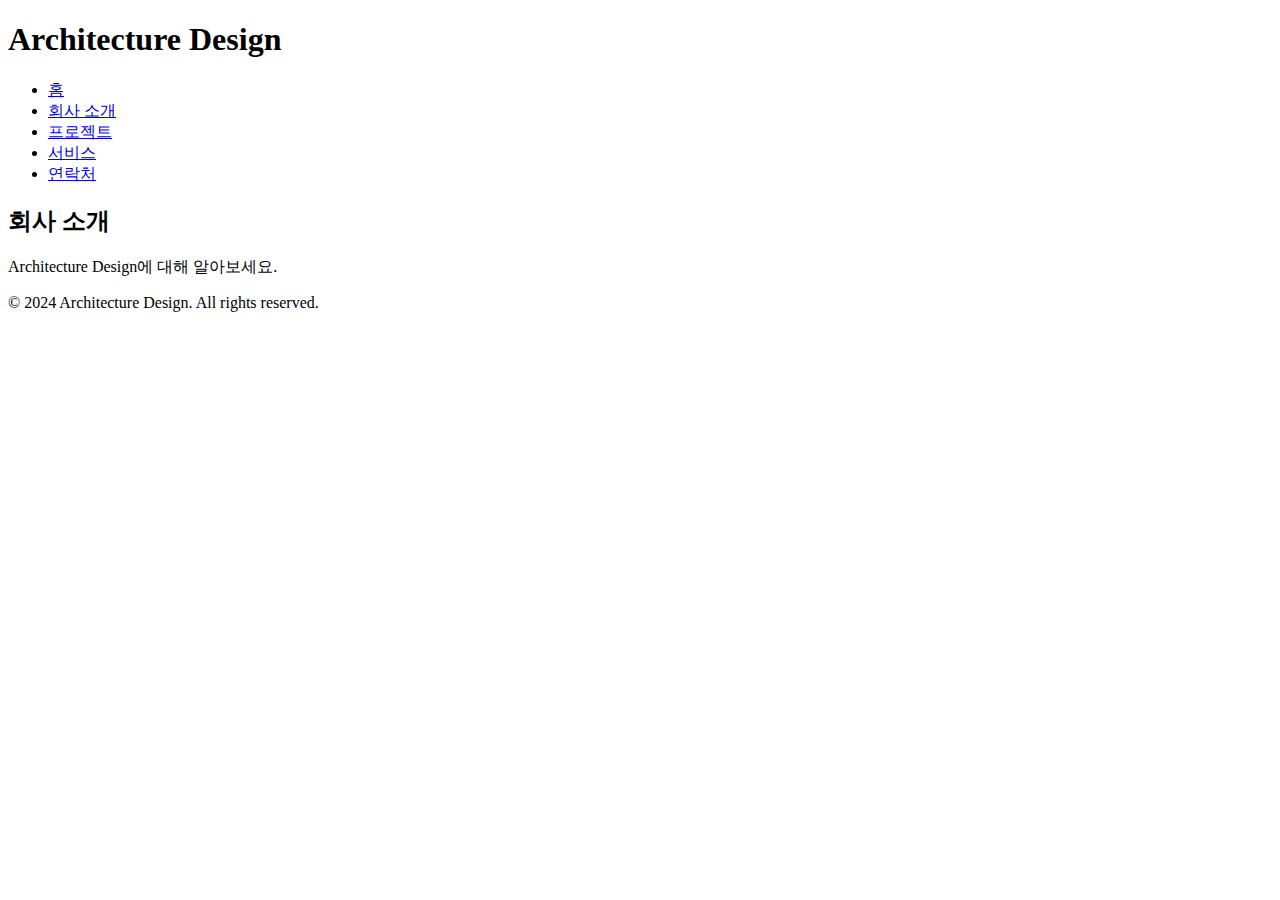
==== about/about.html @ 1dd3f583 "feat: 홈페이지 기본 구조 작성" ====
<!DOCTYPE html>
<html lang="ko">
<head>
  <meta charset="UTF-8">
  <meta name="viewport" content="width=device-width, initial-scale=1.0">
  <title>Architecture Design - 회사 소개</title>
  <link rel="stylesheet" href="../common/css/style.css">
  <link rel="stylesheet" href="about.css">
</head>
<body>
  <header>
    <h1>Architecture Design</h1>
    <nav>
      <ul>
        <li><a href="../index.html">홈</a></li>
        <li><a href="about.html" class="active">회사 소개</a></li>
        <li><a href="../projects/projects.html">프로젝트</a></li>
        <li><a href="../services/services.html">서비스</a></li>
        <li><a href="../contact/contact.html">연락처</a></li>
      </ul>
    </nav>
  </header>

  <main>
    <h2>회사 소개</h2>
    <p>Architecture Design에 대해 알아보세요.</p>
  </main>

  <footer>
    <p>&copy; 2024 Architecture Design. All rights reserved.</p>
  </footer>

  <script src="../common/js/main.js"></script>
  <script src="about.js"></script>
</body>
</html>
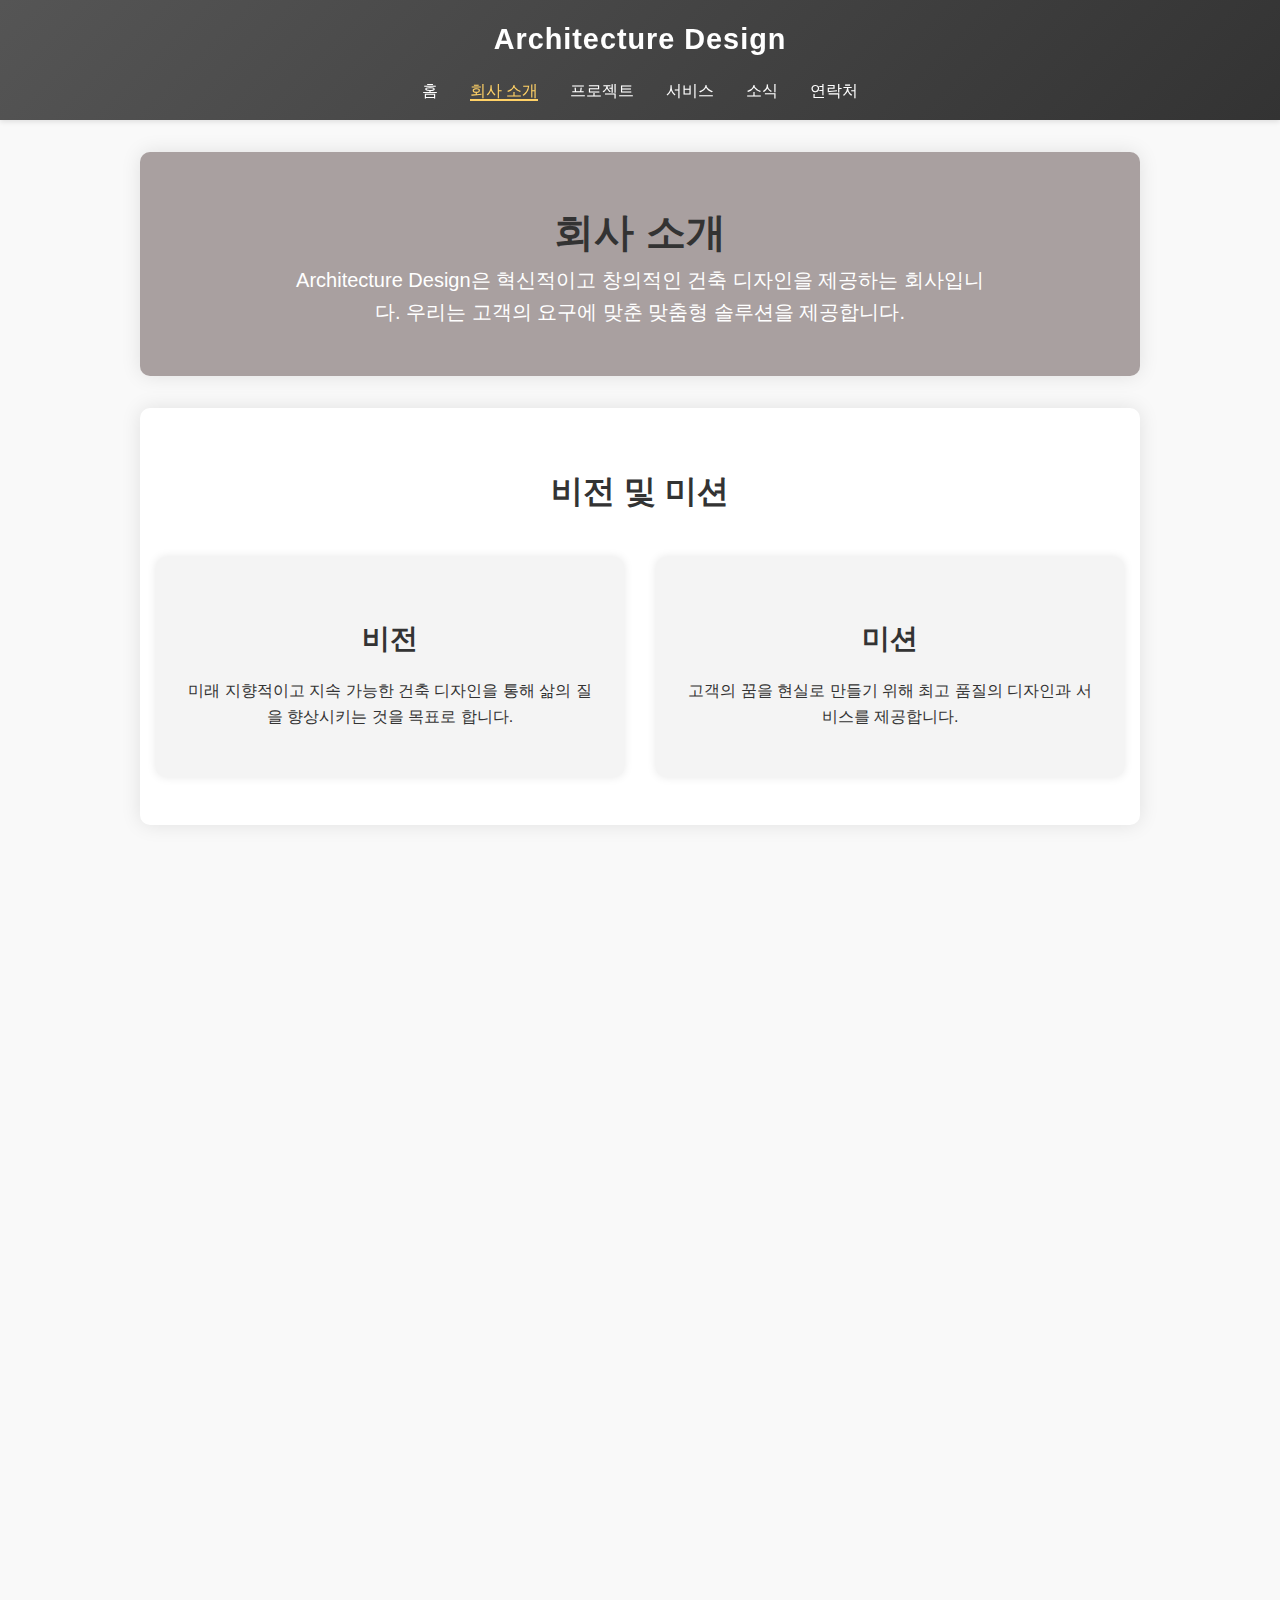
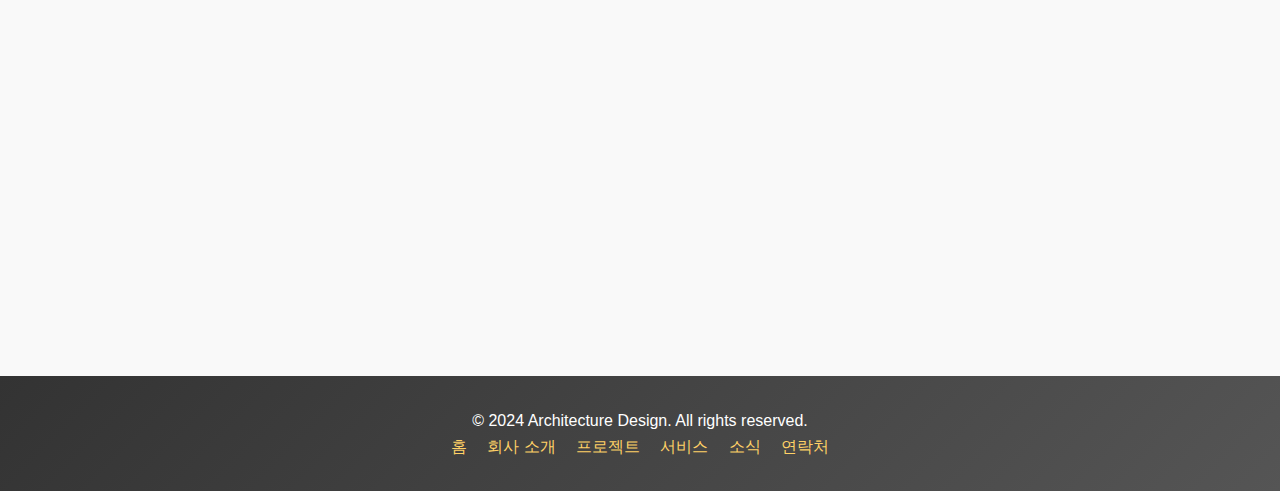
==== commit 178fc0ec: "feat: 회사 소개 페이지 디자인 개선" ====
--- a/about/about.html
+++ b/about/about.html
@@ -9,25 +9,93 @@
 </head>
 <body>
   <header>
-    <h1>Architecture Design</h1>
-    <nav>
-      <ul>
-        <li><a href="../index.html">홈</a></li>
-        <li><a href="about.html" class="active">회사 소개</a></li>
-        <li><a href="../projects/projects.html">프로젝트</a></li>
-        <li><a href="../services/services.html">서비스</a></li>
-        <li><a href="../contact/contact.html">연락처</a></li>
-      </ul>
-    </nav>
+    <div class="container">
+      <h1>Architecture Design</h1>
+      <nav>
+        <ul>
+          <li><a href="../index.html">홈</a></li>
+          <li><a href="about.html" class="active">회사 소개</a></li>
+          <li><a href="../projects/projects.html">프로젝트</a></li>
+          <li><a href="../services/services.html">서비스</a></li>
+          <li><a href="../news/news.html">소식</a></li>
+          <li><a href="../contact/contact.html">연락처</a></li>
+        </ul>
+      </nav>
+    </div>
   </header>
 
   <main>
-    <h2>회사 소개</h2>
-    <p>Architecture Design에 대해 알아보세요.</p>
+    <section class="intro">
+      <div class="container">
+        <h2>회사 소개</h2>
+        <p>Architecture Design은 혁신적이고 창의적인 건축 디자인을 제공하는 회사입니다. 우리는 고객의 요구에 맞춘 맞춤형 솔루션을 제공합니다.</p>
+      </div>
+    </section>
+
+    <section class="vision-mission">
+      <div class="container">
+        <h2>비전 및 미션</h2>
+        <div class="content">
+          <div class="vision">
+            <h3>비전</h3>
+            <p>미래 지향적이고 지속 가능한 건축 디자인을 통해 삶의 질을 향상시키는 것을 목표로 합니다.</p>
+          </div>
+          <div class="mission">
+            <h3>미션</h3>
+            <p>고객의 꿈을 현실로 만들기 위해 최고 품질의 디자인과 서비스를 제공합니다.</p>
+          </div>
+        </div>
+      </div>
+    </section>
+
+    <section class="history">
+      <div class="container">
+        <h2>연혁</h2>
+        <ul>
+          <li>2020: Architecture Design 설립</li>
+          <li>2021: 첫 번째 상업 프로젝트 완료</li>
+          <li>2022: 주요 건축 디자인 상 수상</li>
+          <li>2023: 국제 건축 디자인 프로젝트 착수</li>
+        </ul>
+      </div>
+    </section>
+
+    <section class="team">
+      <div class="container">
+        <h2>팀 소개</h2>
+        <div class="team-members">
+          <div class="team-member">
+            <img src="../common/img/team1.webp" alt="팀 멤버 1">
+            <h3>김철수</h3>
+            <p>대표 건축가</p>
+          </div>
+          <div class="team-member">
+            <img src="../common/img/team2.webp" alt="팀 멤버 2">
+            <h3>이영희</h3>
+            <p>프로젝트 매니저</p>
+          </div>
+          <div class="team-member">
+            <img src="../common/img/team3.webp" alt="팀 멤버 3">
+            <h3>박준호</h3>
+            <p>디자인 디렉터</p>
+          </div>
+        </div>
+      </div>
+    </section>
   </main>
 
   <footer>
-    <p>&copy; 2024 Architecture Design. All rights reserved.</p>
+    <div class="container">
+      <p>&copy; 2024 Architecture Design. All rights reserved.</p>
+      <div class="footer-nav">
+        <a href="../index.html">홈</a>
+        <a href="about.html">회사 소개</a>
+        <a href="../projects/projects.html">프로젝트</a>
+        <a href="../services/services.html">서비스</a>
+        <a href="../news/news.html">소식</a>
+        <a href="../contact/contact.html">연락처</a>
+      </div>
+    </div>
   </footer>
 
   <script src="../common/js/main.js"></script>
--- a/common/css/style.css
+++ b/common/css/style.css
@@ -0,0 +1,77 @@
+/* 공통 스타일 */
+body {
+  font-family: 'Helvetica Neue', Arial, sans-serif;
+  line-height: 1.6;
+  margin: 0;
+  padding: 0;
+  background-color: #f9f9f9;
+  color: #333;
+}
+
+header {
+  position: sticky;
+  top: 0;
+  background: linear-gradient(135deg, #555, #333);
+  color: #fff;
+  padding: 1rem 0;
+  text-align: center;
+  box-shadow: 0 2px 5px rgba(0, 0, 0, 0.1);
+  z-index: 1000;
+  transition: background-color 0.3s, box-shadow 0.3s;
+}
+
+header h1 {
+  margin: 0;
+  font-size: 1.8rem;
+  font-weight: bold;
+  letter-spacing: 1px;
+}
+
+nav ul {
+  list-style: none;
+  padding: 0;
+  margin: 1rem 0 0 0;
+  display: flex;
+  justify-content: center;
+}
+
+nav ul li {
+  margin: 0 1rem;
+}
+
+nav ul li a {
+  color: #fff;
+  text-decoration: none;
+  font-weight: 500;
+  transition: color 0.3s, border-bottom 0.3s;
+}
+
+nav ul li a:hover,
+nav ul li a.active {
+  color: #ffd166;
+  border-bottom: 2px solid #ffd166;
+}
+
+footer {
+  text-align: center;
+  padding: 2rem 0;
+  background: linear-gradient(135deg, #333, #555);
+  color: #fff;
+  margin-top: 2rem;
+}
+
+footer p {
+  margin: 0;
+  font-size: 1rem;
+}
+
+footer a {
+  color: #ffd166;
+  text-decoration: none;
+  margin: 0 0.5rem;
+  transition: color 0.3s;
+}
+
+footer a:hover {
+  color: #fff;
+}
--- a/about/about.css
+++ b/about/about.css
@@ -0,0 +1,186 @@
+/* 섹션 스타일 */
+section {
+    padding: 2rem 0;
+    margin: 2rem auto;
+    width: 80%;
+    max-width: 1000px;
+    background-color: #fff;
+    border-radius: 10px;
+    box-shadow: 0 0 20px rgba(0, 0, 0, 0.1);
+    opacity: 0;
+    transform: translateY(20px);
+    transition: opacity 0.6s ease-out, transform 0.6s ease-out;
+    text-align: center; /* 텍스트 가운데 정렬 */
+  }
+  
+  section h2 {
+    margin-bottom: 1.5rem;
+    font-size: 2rem;
+    color: #333;
+  }
+  
+  /* Intro Section */
+  .intro {
+    color: #fff;
+    padding: 3rem 0;
+    width: 80%;
+    max-width: 1000px;
+    margin: 2rem auto;
+    border-radius: 10px;
+    position: relative;
+    overflow: hidden;
+    background-color: rgba(208, 195, 195, 0.5); /* 배경색 추가 */
+  }
+  
+  .intro h2, .intro p {
+    margin: 0 auto;
+    max-width: 700px; /* 내용의 최대 폭 설정 */
+  }
+  
+  .intro h2 {
+    font-size: 2.5rem;
+  }
+  
+  .intro p {
+    font-size: 1.25rem;
+  }
+  
+  .intro::before {
+    content: '';
+    position: absolute;
+    top: 0;
+    left: 0;
+    width: 100%;
+    height: 100%;
+    background-color: rgba(144, 134, 134, 0.7); /* 암막 효과 */
+    z-index: -1;
+  }
+  
+  /* Vision & Mission Section */
+  .vision-mission .content {
+    display: flex;
+    justify-content: center;
+    flex-wrap: wrap;
+  }
+  
+  .vision, .mission {
+    flex: 1;
+    margin: 1rem;
+    background-color: #f4f4f4;
+    padding: 2rem;
+    border-radius: 10px;
+    box-shadow: 0 0 10px rgba(0, 0, 0, 0.1);
+    transition: transform 0.3s, box-shadow 0.3s;
+  }
+  
+  .vision:hover, .mission:hover {
+    transform: translateY(-10px);
+    box-shadow: 0 0 20px rgba(0, 0, 0, 0.2);
+  }
+  
+  .vision h3, .mission h3 {
+    margin-bottom: 1rem;
+    font-size: 1.75rem;
+    color: #333;
+  }
+  
+  /* History Section */
+  .history ul {
+    list-style: none;
+    padding: 0;
+    margin: 0 auto;
+    max-width: 700px; /* 내용의 최대 폭 설정 */
+  }
+  
+  .history ul li {
+    background-color: #f4f4f4;
+    padding: 1rem;
+    margin: 1rem 0; /* 간격 추가 */
+    border-radius: 10px;
+    box-shadow: 0 0 10px rgba(0, 0, 0, 0.1);
+    transition: transform 0.3s, box-shadow 0.3s;
+  }
+  
+  .history ul li:hover {
+    transform: translateY(-10px);
+    box-shadow: 0 0 20px rgba(0, 0, 0, 0.2);
+  }
+  
+  /* Team Section */
+  .team-members {
+    display: flex;
+    justify-content: center;
+    flex-wrap: wrap;
+  }
+  
+  .team-member {
+    text-align: center;
+    margin: 1rem;
+    flex: 1;
+    max-width: 300px;
+    background-color: #f4f4f4;
+    padding: 1.5rem;
+    border-radius: 10px;
+    box-shadow: 0 0 10px rgba(0, 0, 0, 0.1);
+    transition: transform 0.3s, box-shadow 0.3s;
+  }
+  
+  .team-member:hover {
+    transform: translateY(-10px);
+    box-shadow: 0 0 20px rgba(0, 0, 0, 0.2);
+  }
+  
+  .team-member img {
+    width: 100%;
+    border-radius: 50%;
+    margin-bottom: 1rem;
+  }
+  
+  .team-member h3 {
+    margin: 0;
+    font-size: 1.5rem;
+    color: #333;
+  }
+  
+  .team-member p {
+    margin: 0.5rem 0 0;
+    color: #777;
+  }
+  
+  @media (max-width: 768px) {
+    .vision-mission .content {
+      flex-direction: column;
+    }
+  
+    .vision, .mission {
+      margin: 1rem 0;
+    }
+  
+    .team-members {
+      flex-direction: column;
+      align-items: center;
+    }
+  
+    .team-member {
+      max-width: 100%;
+    }
+  }
+  
+  /* CSS 애니메이션 */
+  @keyframes fadeInUp {
+    from {
+      opacity: 0;
+      transform: translateY(20px);
+    }
+    to {
+      opacity: 1;
+      transform: translateY(0);
+    }
+  }
+  
+  section {
+    opacity: 0;
+    transform: translateY(20px);
+    transition: opacity 0.6s ease-out, transform 0.6s ease-out;
+  }
+  